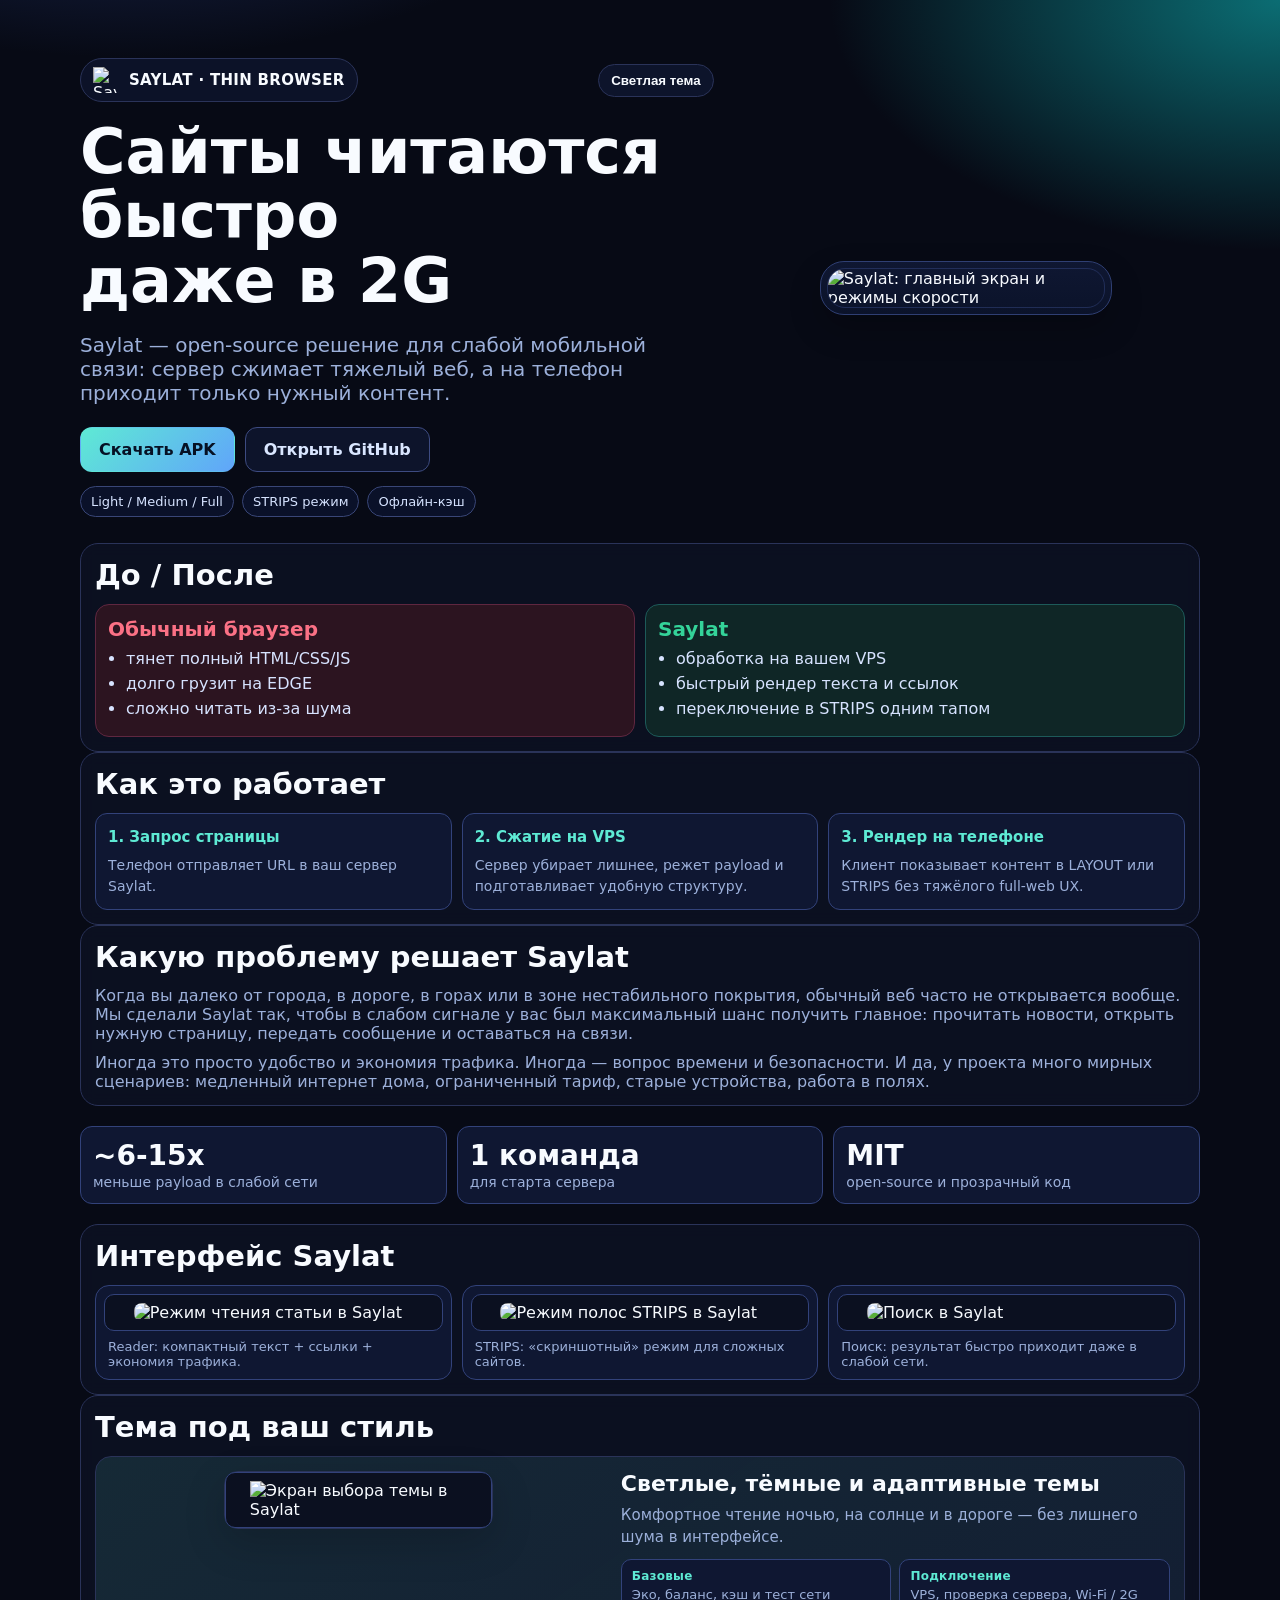
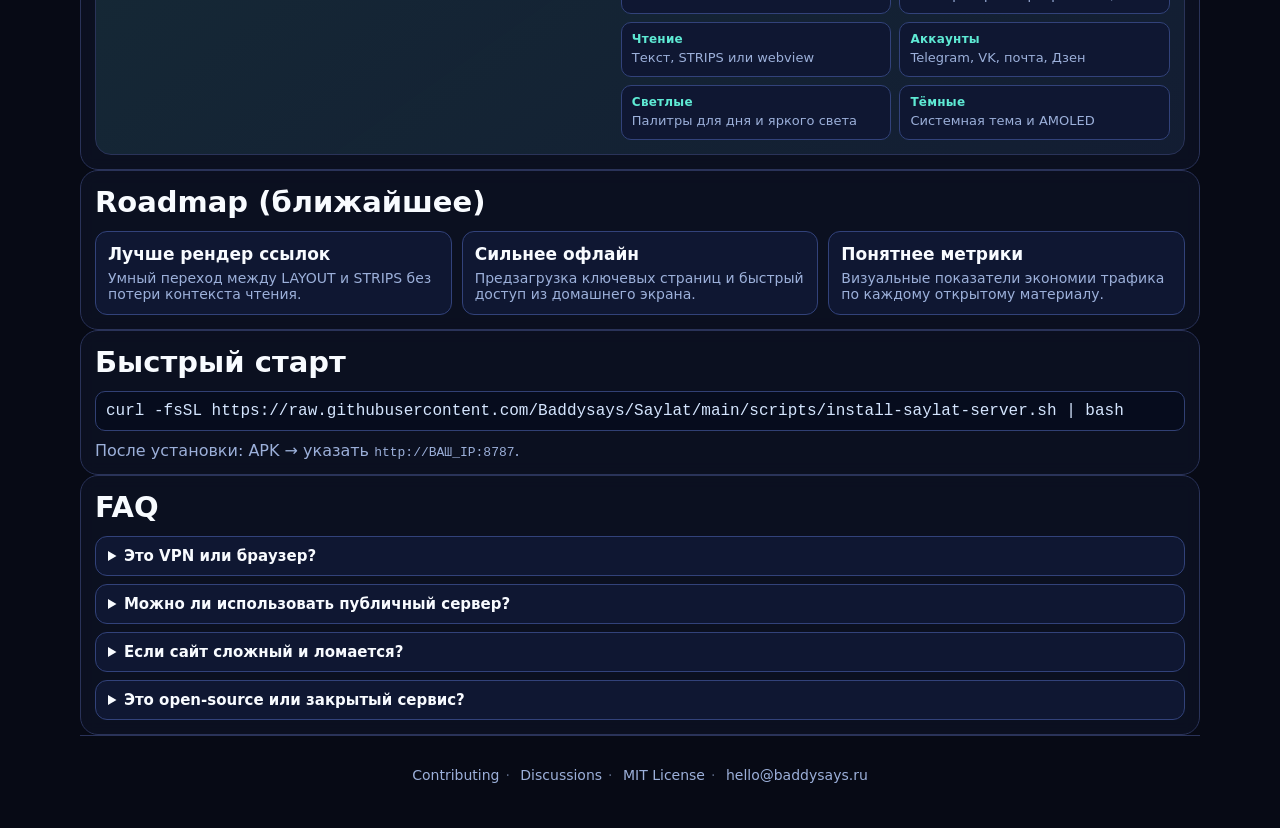
==== website/v3/index.html @ b6570f52 "website: publish v3 landing and refresh README visuals Finalize saylat.baddysays.ru v3 deployment as" ====
<!doctype html>
<html lang="ru">
<head>
  <meta charset="utf-8" />
  <meta name="viewport" content="width=device-width,initial-scale=1" />
  <title>Saylat — интернет легче, чем салат</title>
  <meta name="description" content="Saylat ускоряет чтение сайтов на медленном интернете: сервер сжимает страницы, приложение показывает удобный результат." />
  <link rel="canonical" href="https://saylat.baddysays.ru/" />
  <link rel="icon" href="assets/favicon.png" type="image/png" sizes="512x512" />
  <link rel="apple-touch-icon" href="assets/favicon.png" />
  <style>
    :root{
      --bg:#070a15;
      --panel:#0d1224cc;
      --line:#2a3359;
      --text:#f8fbff;
      --muted:#9cb0da;
      --brand:#5eead4;
      --brand2:#60a5fa;
      --good:#34d399;
      --bad:#fb7185;
      --surface:#0f1732;
      --surface-border:#32427a;
      --surface-soft:#0b1020;
      --list-text:#d7e3ff;
      --box-bad-bg:#2c1420;
      --box-bad-border:#5f2740;
      --box-good-bg:#0f2626;
      --box-good-border:#1d5a59;
      --pill-bg:#0d1634aa;
      --pill-border:#394677;
      --pill-text:#d6e3ff;
      --ghost-border:#3d4b81;
      --ghost-bg:#111a36aa;
      --ghost-text:#d9e6ff;
      --cmd-bg:#060c1d;
      --cmd-border:#314074;
      --cmd-text:#d5e6ff;
      --link:#8dd3ff;
    }
    body[data-theme="light"]{
      --bg:#f7fafc;
      --panel:#ffffffee;
      --line:#d8e2f2;
      --text:#0f172a;
      --muted:#475569;
      --brand:#0f766e;
      --brand2:#2563eb;
      --good:#0f766e;
      --bad:#dc2626;
      --surface:#ffffff;
      --surface-border:#dbe4f2;
      --surface-soft:#f1f5f9;
      --list-text:#334155;
      --box-bad-bg:#fff1f2;
      --box-bad-border:#fecdd3;
      --box-good-bg:#ecfdf5;
      --box-good-border:#a7f3d0;
      --pill-bg:#ffffff;
      --pill-border:#cbd5e1;
      --pill-text:#334155;
      --ghost-border:#cbd5e1;
      --ghost-bg:#ffffff;
      --ghost-text:#334155;
      --cmd-bg:#f1f5f9;
      --cmd-border:#cbd5e1;
      --cmd-text:#0f172a;
      --link:#2563eb;
    }
    *{box-sizing:border-box}
    body{
      margin:0;
      color:var(--text);
      font-family:Inter,Segoe UI,system-ui,sans-serif;
      background:
        radial-gradient(900px 500px at 10% -10%, #233570 0%, transparent 60%),
        radial-gradient(900px 500px at 100% 0%, #0b6d73 0%, transparent 50%),
        var(--bg);
      transition: background .25s ease, color .25s ease;
    }
    body[data-theme="light"]{
      background:
        radial-gradient(900px 500px at 0% -10%, #dbeafe 0%, transparent 55%),
        radial-gradient(900px 500px at 100% 0%, #ccfbf1 0%, transparent 50%),
        var(--bg);
    }
    .wrap{width:min(1120px,92%);margin:0 auto}
    .hero{padding:58px 0 26px;display:grid;grid-template-columns:1.15fr .85fr;gap:18px;align-items:center}
    .hero-head{display:flex;align-items:center;justify-content:space-between;gap:10px}
    .logo{display:inline-flex;align-items:center;gap:10px;padding:8px 12px;border:1px solid var(--line);border-radius:999px;background:#0f1732aa}
    .logo b{font-size:15px;letter-spacing:.3px}
    body[data-theme="light"] .logo{background:#eef4ff}
    .theme-toggle{
      border:1px solid var(--line);
      background:#111a36aa;
      color:var(--text);
      border-radius:999px;
      padding:8px 12px;
      font-weight:700;
      cursor:pointer;
    }
    body[data-theme="light"] .theme-toggle{background:#eef4ff}
    h1{font-size:clamp(36px,6vw,62px);line-height:1.04;margin:18px 0 12px}
    .lead{font-size:20px;color:var(--muted);max-width:640px}
    .cta{display:flex;gap:10px;flex-wrap:wrap;margin-top:22px}
    .btn{padding:12px 18px;border-radius:12px;font-weight:800;text-decoration:none;border:1px solid transparent}
    .btn-main{background:linear-gradient(135deg,var(--brand),var(--brand2));color:#061124}
    .btn-ghost{border-color:var(--ghost-border);color:var(--ghost-text);background:var(--ghost-bg)}
    .proof{display:flex;gap:8px;flex-wrap:wrap;margin-top:14px}
    .pill{padding:7px 10px;border-radius:999px;border:1px solid var(--pill-border);color:var(--pill-text);background:var(--pill-bg);font-size:13px}
    .phone{
      width:min(292px, 100%);
      margin:0 auto;
      padding:6px;
      background:linear-gradient(180deg,#0f1732,#0b132a);
      border:1px solid #2f3f73;
      border-radius:24px;
      box-shadow:0 14px 32px rgba(0,0,0,.22);
    }
    body[data-theme="light"] .phone{
      background:linear-gradient(180deg,#f8fbff,#eef4ff);
      border-color:#cfdcf2;
      box-shadow:0 14px 32px rgba(15,23,42,.08);
    }
    .phone img{
      width:100%;
      display:block;
      border-radius:18px;
      border:1px solid rgba(50,66,122,.55);
    }
    section{padding:20px 0}
    .panel{background:var(--panel);border:1px solid var(--line);border-radius:18px;padding:14px;backdrop-filter:blur(8px)}
    .panel h2{margin:0 0 12px;font-size:29px}
    .split{display:grid;grid-template-columns:1fr 1fr;gap:10px}
    .box{border-radius:14px;padding:12px;border:1px solid}
    .box.bad{border-color:var(--box-bad-border);background:var(--box-bad-bg)}
    .box.good{border-color:var(--box-good-border);background:var(--box-good-bg)}
    .box h3{margin:0 0 8px;font-size:20px}
    ul{margin:0;padding-left:18px}
    li{margin:6px 0;color:var(--list-text)}
    .metrics{display:grid;grid-template-columns:repeat(3,1fr);gap:10px}
    .metric{padding:12px;border-radius:12px;border:1px solid var(--surface-border);background:var(--surface);color:var(--text)}
    .metric b{display:block;font-size:28px;color:var(--text)}
    .metric span{color:var(--muted);font-size:14px}
    .flow{display:grid;grid-template-columns:repeat(3,1fr);gap:10px}
    .flow .step{padding:12px;border-radius:12px;border:1px solid var(--surface-border);background:var(--surface);color:var(--muted);font-size:14px;line-height:1.5}
    .flow .step b{display:block;font-size:15px;margin-bottom:6px;color:var(--brand)}
    .showcase{display:grid;grid-template-columns:repeat(3,1fr);gap:10px}
    .shot{background:var(--surface);border:1px solid var(--surface-border);border-radius:14px;padding:8px}
    .shot-crop{
      border-radius:10px;
      border:1px solid var(--surface-border);
      background:var(--surface-soft);
      padding:8px 6px;
      display:flex;
      justify-content:center;
    }
    .shot img{
      width:86%;
      display:block;
      border-radius:8px;
    }
    .shot p{margin:8px 4px 2px;color:var(--muted);font-size:13px}
    .theme-feature{
      display:grid;
      grid-template-columns: .95fr 1.05fr;
      gap:14px;
      align-items:start;
      background:linear-gradient(145deg, rgba(94,234,212,.12), rgba(96,165,250,.09));
      border:1px solid var(--line);
      border-radius:16px;
      padding:14px;
    }
    body[data-theme="light"] .theme-feature{
      background:linear-gradient(145deg, rgba(15,118,110,.08), rgba(37,99,235,.07));
    }
    .theme-shot{
      border-radius:14px;
      border:1px solid var(--line);
      box-shadow:0 14px 40px rgba(0,0,0,.18);
      max-width:320px;
      margin:0 auto;
    }
    .theme-shot .shot-crop{max-width:300px;margin:0 auto}
    .theme-shot img{width:86%}
    .theme-copy h3{margin:0 0 8px;font-size:22px}
    .theme-copy > p{margin:0 0 10px;color:var(--muted);font-size:15px;line-height:1.5}
    .theme-mini{
      display:grid;
      grid-template-columns:repeat(2,minmax(0,1fr));
      gap:8px;
    }
    .theme-mini div{
      padding:9px 10px;
      border:1px solid var(--surface-border);
      border-radius:10px;
      background:var(--surface);
    }
    .theme-mini b{
      display:block;
      font-size:12px;
      letter-spacing:.02em;
      color:var(--brand);
      margin-bottom:3px;
    }
    .theme-mini span{
      display:block;
      font-size:13px;
      color:var(--muted);
      line-height:1.4;
    }
    .faq{display:grid;gap:8px}
    details{background:var(--surface);border:1px solid var(--surface-border);border-radius:12px;padding:10px 12px;color:var(--text)}
    summary{cursor:pointer;font-weight:600;font-size:15px}
    details p{
      margin:8px 0 2px;
      padding-left:18px;
      color:var(--muted);
      font-size:14px;
      line-height:1.55;
      font-weight:400;
    }
    .roadmap{display:grid;grid-template-columns:repeat(3,1fr);gap:10px}
    .road{padding:12px;border-radius:12px;border:1px solid var(--surface-border);background:var(--surface);color:var(--text)}
    .road h3{margin:0 0 6px;font-size:17px;color:var(--text)}
    .road p{margin:0;color:var(--muted);font-size:14px}
    .cmd{font-family:ui-monospace,Consolas,monospace;background:var(--cmd-bg);border:1px solid var(--cmd-border);border-radius:10px;padding:10px;color:var(--cmd-text);overflow:auto;white-space:nowrap}
    footer{
      padding:28px 0 40px;
      border-top:1px solid var(--line);
      margin-top:8px;
    }
    .footer-line{
      margin:0;
      color:var(--muted);
      font-size:14px;
      line-height:1.6;
      text-align:center;
    }
    .footer-line a{
      color:var(--muted);
      text-decoration:none;
    }
    .footer-line a:hover{color:var(--text);text-decoration:underline}
    .footer-sep{margin:0 6px;opacity:.55}
    a{color:var(--link)}
    @media (max-width:940px){
      .hero,.split,.metrics,.flow,.showcase,.roadmap,.theme-feature,.theme-mini{grid-template-columns:1fr}
      .lead{font-size:18px}
    }
  </style>
</head>
<body>
  <main class="wrap">
    <section class="hero">
      <div>
        <div class="hero-head">
          <div class="logo"><img src="assets/saylat-logo.png" alt="Saylat" width="26" height="26"/><b>SAYLAT · THIN BROWSER</b></div>
          <button id="themeToggle" class="theme-toggle" type="button">Светлая тема</button>
        </div>
        <h1>Сайты читаются быстро<br/>даже в 2G</h1>
        <p class="lead">Saylat — open-source решение для слабой мобильной связи: сервер сжимает тяжелый веб, а на телефон приходит только нужный контент.</p>
        <div class="cta">
          <a class="btn btn-main" href="https://github.com/Baddysays/Saylat/releases/latest/download/saylat.apk">Скачать APK</a>
          <a class="btn btn-ghost" href="https://github.com/Baddysays/Saylat">Открыть GitHub</a>
        </div>
        <div class="proof">
          <span class="pill">Light / Medium / Full</span>
          <span class="pill">STRIPS режим</span>
          <span class="pill">Офлайн-кэш</span>
        </div>
      </div>
      <div class="phone">
        <img src="assets/screenshots/v3-hero-home.png" alt="Saylat: главный экран и режимы скорости" />
      </div>
    </section>

    <section class="panel">
      <h2>До / После</h2>
      <div class="split">
        <div class="box bad">
          <h3 style="color:var(--bad)">Обычный браузер</h3>
          <ul>
            <li>тянет полный HTML/CSS/JS</li>
            <li>долго грузит на EDGE</li>
            <li>сложно читать из-за шума</li>
          </ul>
        </div>
        <div class="box good">
          <h3 style="color:var(--good)">Saylat</h3>
          <ul>
            <li>обработка на вашем VPS</li>
            <li>быстрый рендер текста и ссылок</li>
            <li>переключение в STRIPS одним тапом</li>
          </ul>
        </div>
      </div>
    </section>

    <section class="panel">
      <h2>Как это работает</h2>
      <div class="flow">
        <article class="step">
          <b>1. Запрос страницы</b>
          Телефон отправляет URL в ваш сервер Saylat.
        </article>
        <article class="step">
          <b>2. Сжатие на VPS</b>
          Сервер убирает лишнее, режет payload и подготавливает удобную структуру.
        </article>
        <article class="step">
          <b>3. Рендер на телефоне</b>
          Клиент показывает контент в LAYOUT или STRIPS без тяжёлого full-web UX.
        </article>
      </div>
    </section>

    <section class="panel">
      <h2>Какую проблему решает Saylat</h2>
      <p style="margin:0 0 10px;color:var(--muted)">
        Когда вы далеко от города, в дороге, в горах или в зоне нестабильного покрытия, обычный веб часто не открывается вообще.
        Мы сделали Saylat так, чтобы в слабом сигнале у вас был максимальный шанс получить главное:
        прочитать новости, открыть нужную страницу, передать сообщение и оставаться на связи.
      </p>
      <p style="margin:0;color:var(--muted)">
        Иногда это просто удобство и экономия трафика. Иногда — вопрос времени и безопасности.
        И да, у проекта много мирных сценариев: медленный интернет дома, ограниченный тариф, старые устройства, работа в полях.
      </p>
    </section>

    <section class="metrics">
      <article class="metric"><b>~6-15x</b><span>меньше payload в слабой сети</span></article>
      <article class="metric"><b>1 команда</b><span>для старта сервера</span></article>
      <article class="metric"><b>MIT</b><span>open-source и прозрачный код</span></article>
    </section>

    <section class="panel">
      <h2>Интерфейс Saylat</h2>
      <div class="showcase">
        <article class="shot">
          <div class="shot-crop">
            <img src="assets/screenshots/v3-reader-mode.png" alt="Режим чтения статьи в Saylat"/>
          </div>
          <p>Reader: компактный текст + ссылки + экономия трафика.</p>
        </article>
        <article class="shot">
          <div class="shot-crop">
            <img src="assets/screenshots/v3-strips-mode.png" alt="Режим полос STRIPS в Saylat"/>
          </div>
          <p>STRIPS: «скриншотный» режим для сложных сайтов.</p>
        </article>
        <article class="shot">
          <div class="shot-crop">
            <img src="assets/screenshots/v3-search-mode.png" alt="Поиск в Saylat"/>
          </div>
          <p>Поиск: результат быстро приходит даже в слабой сети.</p>
        </article>
      </div>
    </section>

    <section class="panel">
      <h2>Тема под ваш стиль</h2>
      <div class="theme-feature">
        <div class="theme-shot">
          <div class="shot-crop">
            <img src="assets/screenshots/v3-settings-light.png" alt="Экран выбора темы в Saylat"/>
          </div>
        </div>
        <div class="theme-copy">
          <h3>Светлые, тёмные и адаптивные темы</h3>
          <p>Комфортное чтение ночью, на солнце и в дороге — без лишнего шума в интерфейсе.</p>
          <div class="theme-mini">
            <div><b>Базовые</b><span>Эко, баланс, кэш и тест сети</span></div>
            <div><b>Подключение</b><span>VPS, проверка сервера, Wi‑Fi / 2G</span></div>
            <div><b>Чтение</b><span>Текст, STRIPS или webview</span></div>
            <div><b>Аккаунты</b><span>Telegram, VK, почта, Дзен</span></div>
            <div><b>Светлые</b><span>Палитры для дня и яркого света</span></div>
            <div><b>Тёмные</b><span>Системная тема и AMOLED</span></div>
          </div>
        </div>
      </div>
    </section>

    <section class="panel">
      <h2>Roadmap (ближайшее)</h2>
      <div class="roadmap">
        <article class="road">
          <h3>Лучше рендер ссылок</h3>
          <p>Умный переход между LAYOUT и STRIPS без потери контекста чтения.</p>
        </article>
        <article class="road">
          <h3>Сильнее офлайн</h3>
          <p>Предзагрузка ключевых страниц и быстрый доступ из домашнего экрана.</p>
        </article>
        <article class="road">
          <h3>Понятнее метрики</h3>
          <p>Визуальные показатели экономии трафика по каждому открытому материалу.</p>
        </article>
      </div>
    </section>

    <section class="panel">
      <h2>Быстрый старт</h2>
      <div class="cmd">curl -fsSL https://raw.githubusercontent.com/Baddysays/Saylat/main/scripts/install-saylat-server.sh | bash</div>
      <p style="margin:10px 0 0;color:var(--muted)">После установки: APK → указать <code>http://ВАШ_IP:8787</code>.</p>
    </section>

    <section class="panel">
      <h2>FAQ</h2>
      <div class="faq">
        <details>
          <summary>Это VPN или браузер?</summary>
          <p>Thin-browser с вашим сервером — оптимизирует страницы для чтения, не перехватывая весь трафик телефона.</p>
        </details>
        <details>
          <summary>Можно ли использовать публичный сервер?</summary>
          <p>Лучше свой VPS: вы контролируете доступ, нагрузку и стабильность.</p>
        </details>
        <details>
          <summary>Если сайт сложный и ломается?</summary>
          <p>Переключитесь в STRIPS или webview — URL останется тем же.</p>
        </details>
        <details>
          <summary>Это open-source или закрытый сервис?</summary>
          <p>Open-source на GitHub: код открыт, сервер можно развернуть и доработать под себя.</p>
        </details>
      </div>
    </section>
  </main>
  <footer class="wrap">
    <p class="footer-line">
      <a href="https://github.com/Baddysays/Saylat/blob/main/CONTRIBUTING.md">Contributing</a><span class="footer-sep">·</span>
      <a href="https://github.com/Baddysays/Saylat/discussions">Discussions</a><span class="footer-sep">·</span>
      MIT License<span class="footer-sep">·</span>
      <a href="mailto:hello@baddysays.ru">hello@baddysays.ru</a>
    </p>
  </footer>
  <script>
    (function () {
      const key = "saylat-site-theme";
      const btn = document.getElementById("themeToggle");
      const root = document.body;
      const apply = (mode) => {
        root.setAttribute("data-theme", mode);
        if (btn) btn.textContent = mode === "dark" ? "Светлая тема" : "Тёмная тема";
      };
      const saved = localStorage.getItem(key);
      const initial = saved === "light" || saved === "dark" ? saved : "dark";
      apply(initial);
      btn?.addEventListener("click", function () {
        const next = root.getAttribute("data-theme") === "light" ? "dark" : "light";
        localStorage.setItem(key, next);
        apply(next);
      });
    })();
  </script>
</body>
</html>
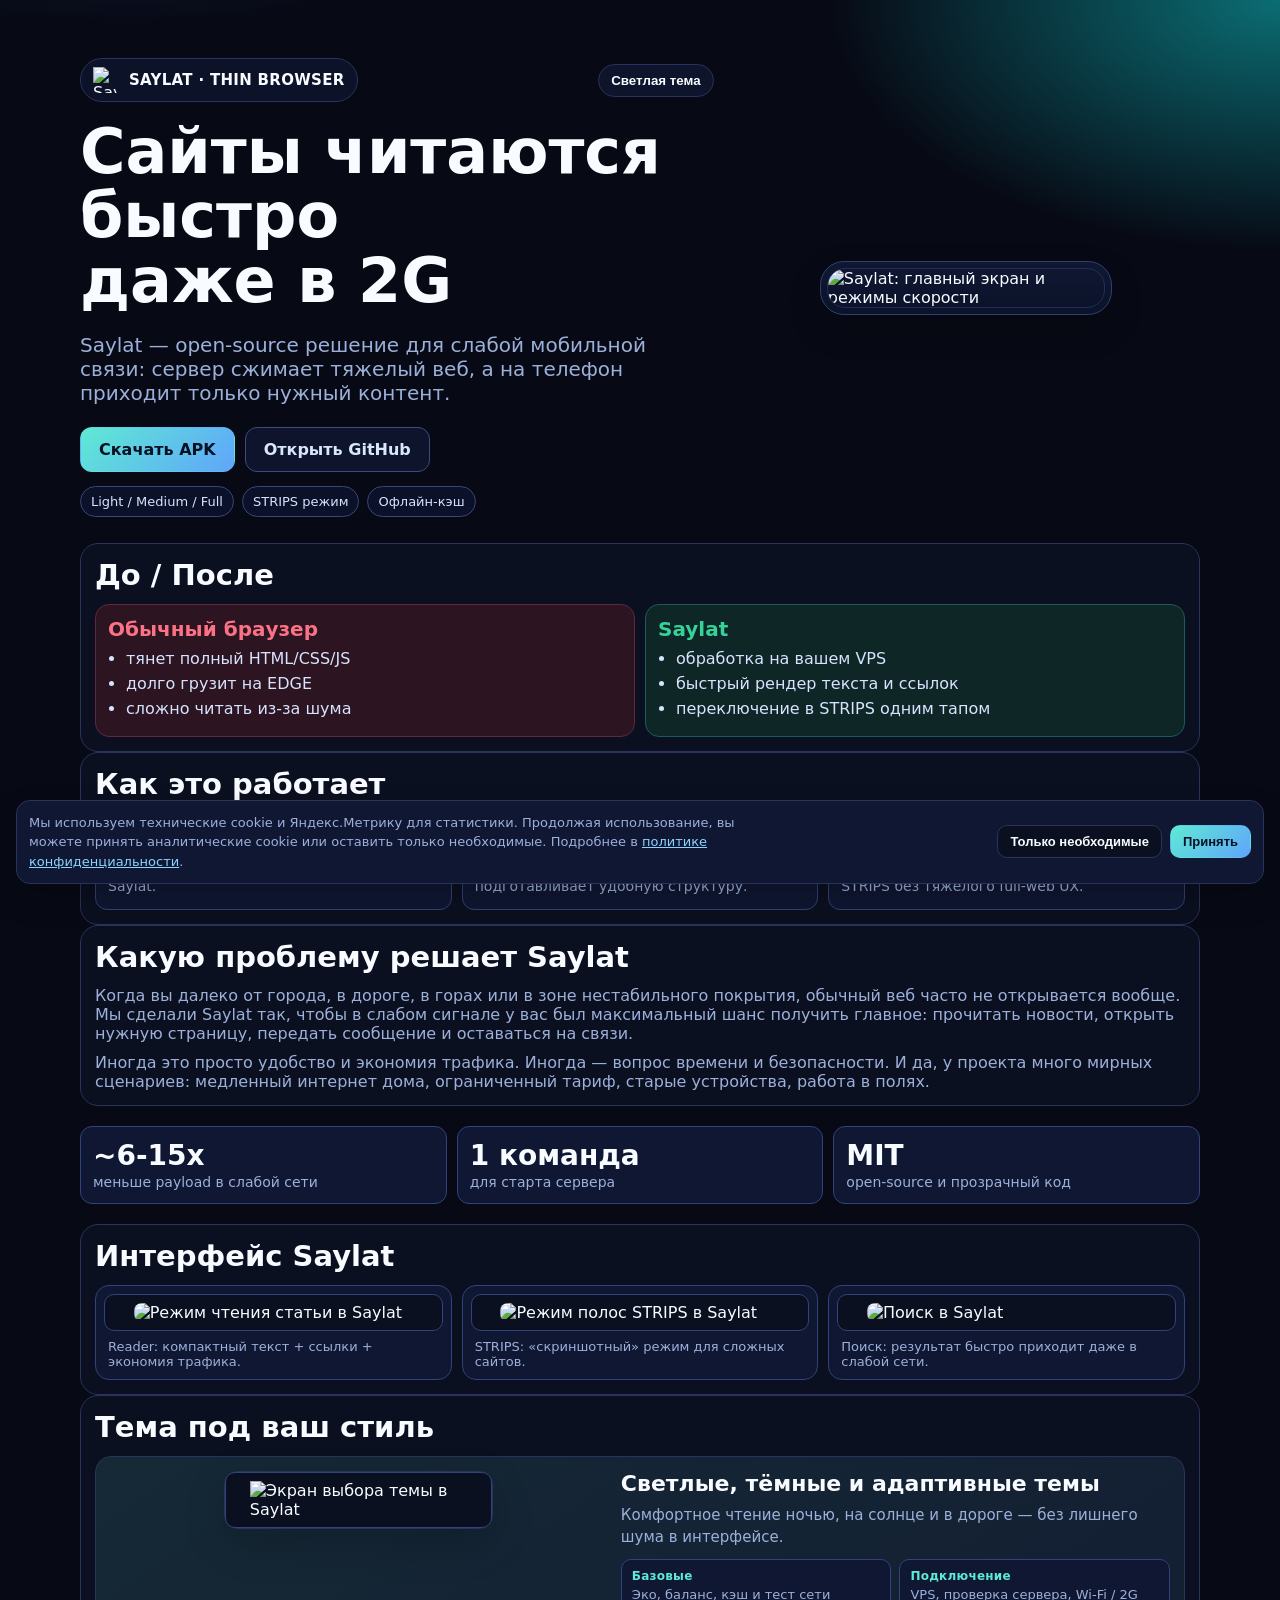
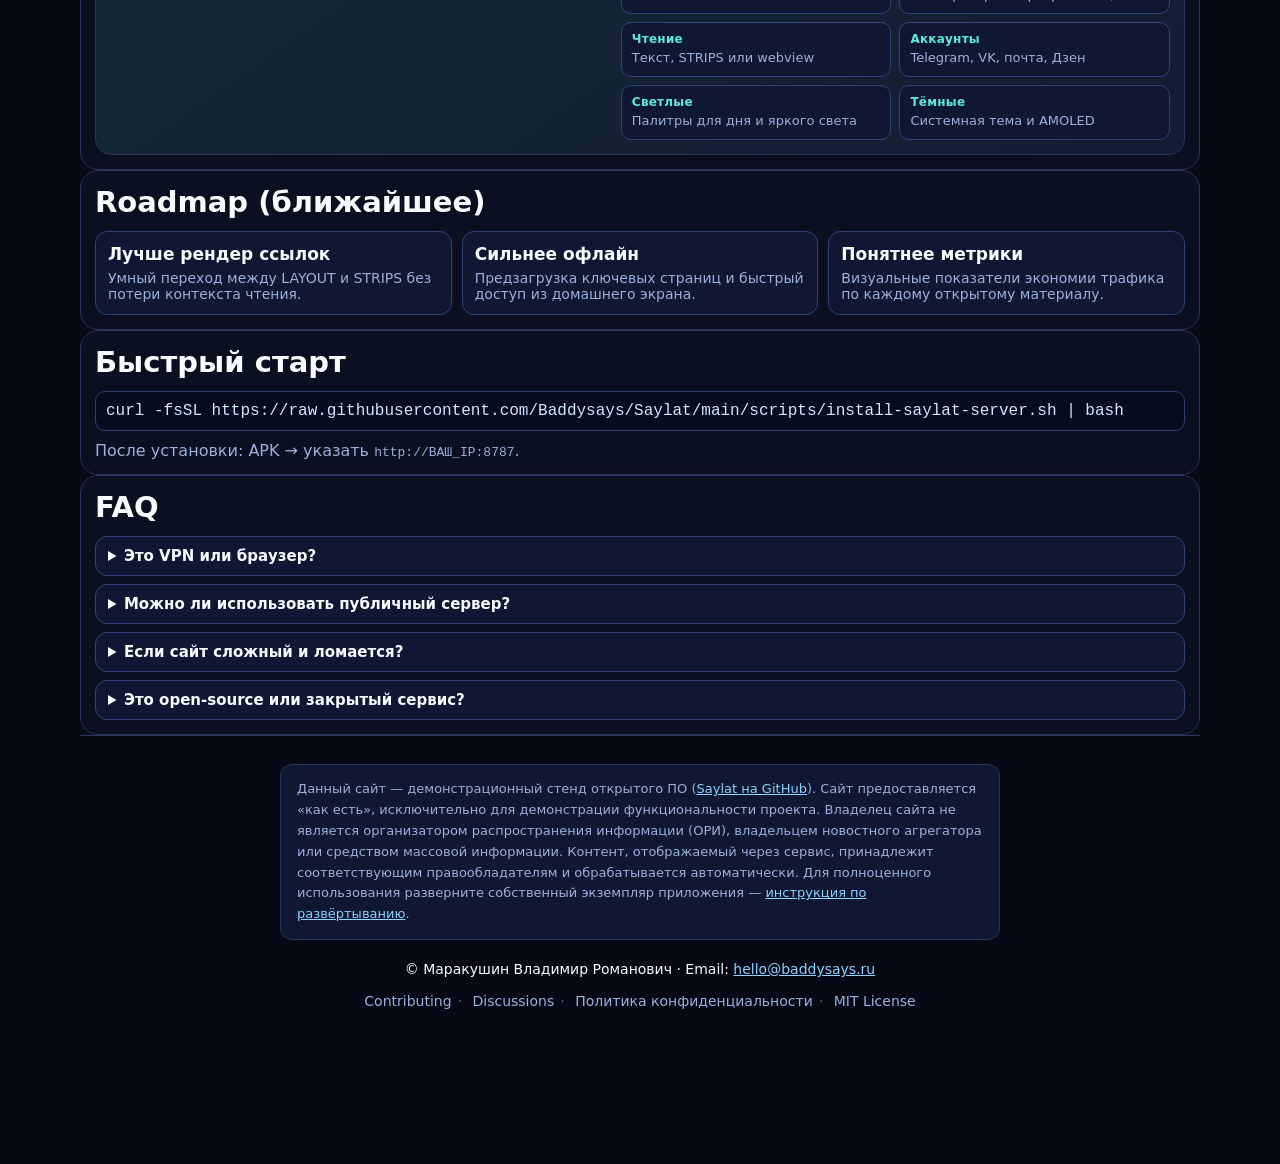
==== commit b798ac44: "release: app 0.5.36 with UX fixes and server hardening Android: feed pagination, visit history, offl" ====
--- a/website/v3/index.html
+++ b/website/v3/index.html
@@ -8,6 +8,7 @@
   <link rel="canonical" href="https://saylat.baddysays.ru/" />
   <link rel="icon" href="assets/favicon.png" type="image/png" sizes="512x512" />
   <link rel="apple-touch-icon" href="assets/favicon.png" />
+  <link rel="stylesheet" href="site-legal.css" />
   <style>
     :root{
       --bg:#070a15;
@@ -225,24 +226,47 @@
     .road h3{margin:0 0 6px;font-size:17px;color:var(--text)}
     .road p{margin:0;color:var(--muted);font-size:14px}
     .cmd{font-family:ui-monospace,Consolas,monospace;background:var(--cmd-bg);border:1px solid var(--cmd-border);border-radius:10px;padding:10px;color:var(--cmd-text);overflow:auto;white-space:nowrap}
-    footer{
-      padding:28px 0 40px;
-      border-top:1px solid var(--line);
-      margin-top:8px;
-    }
-    .footer-line{
+    .cookie-banner{
+      position:fixed;
+      left:16px;
+      right:16px;
+      bottom:16px;
+      z-index:60;
+      border:1px solid var(--line);
+      border-radius:14px;
+      background:var(--surface);
+      box-shadow:0 14px 30px rgba(0,0,0,.24);
+      padding:12px;
+      display:none;
+      gap:10px;
+      align-items:center;
+      justify-content:space-between;
+      flex-wrap:wrap;
+    }
+    .cookie-banner p{
       margin:0;
       color:var(--muted);
-      font-size:14px;
-      line-height:1.6;
-      text-align:center;
-    }
-    .footer-line a{
-      color:var(--muted);
-      text-decoration:none;
-    }
-    .footer-line a:hover{color:var(--text);text-decoration:underline}
-    .footer-sep{margin:0 6px;opacity:.55}
+      font-size:13px;
+      line-height:1.5;
+      max-width:720px;
+    }
+    .cookie-actions{display:flex;gap:8px;flex-wrap:wrap}
+    .cookie-btn{
+      border:1px solid var(--line);
+      background:var(--surface-soft);
+      color:var(--text);
+      border-radius:10px;
+      padding:8px 12px;
+      font-size:13px;
+      font-weight:600;
+      cursor:pointer;
+    }
+    .cookie-btn.primary{
+      border-color:transparent;
+      background:linear-gradient(135deg,var(--brand),var(--brand2));
+      color:#061124;
+    }
+    body.cookie-banner-open{padding-bottom:110px}
     a{color:var(--link)}
     @media (max-width:940px){
       .hero,.split,.metrics,.flow,.showcase,.roadmap,.theme-feature,.theme-mini{grid-template-columns:1fr}
@@ -261,7 +285,7 @@
         <h1>Сайты читаются быстро<br/>даже в 2G</h1>
         <p class="lead">Saylat — open-source решение для слабой мобильной связи: сервер сжимает тяжелый веб, а на телефон приходит только нужный контент.</p>
         <div class="cta">
-          <a class="btn btn-main" href="https://github.com/Baddysays/Saylat/releases/latest/download/saylat.apk">Скачать APK</a>
+          <a class="btn btn-main" id="apkDownload" href="https://github.com/Baddysays/Saylat/releases/latest/download/saylat.apk">Скачать APK</a>
           <a class="btn btn-ghost" href="https://github.com/Baddysays/Saylat">Открыть GitHub</a>
         </div>
         <div class="proof">
@@ -427,19 +451,77 @@
       </div>
     </section>
   </main>
-  <footer class="wrap">
+  <footer class="wrap site-footer">
+    <div class="legal-disclaimer">
+      Данный сайт — демонстрационный стенд открытого ПО
+      (<a href="https://github.com/Baddysays/Saylat">Saylat на GitHub</a>).
+      Сайт предоставляется «как есть», исключительно для демонстрации функциональности проекта.
+      Владелец сайта не является организатором распространения информации (ОРИ), владельцем новостного агрегатора
+      или средством массовой информации. Контент, отображаемый через сервис, принадлежит соответствующим
+      правообладателям и обрабатывается автоматически.
+      Для полноценного использования разверните собственный экземпляр приложения —
+      <a href="https://github.com/Baddysays/Saylat#%E2%9A%A1-%D0%B1%D1%8B%D1%81%D1%82%D1%80%D0%B0%D1%8F-%D1%83%D1%81%D1%82%D0%B0%D0%BD%D0%BE%D0%B2%D0%BA%D0%B0-%D0%BE%D0%B4%D0%BD%D0%BE%D0%B9-%D0%BA%D0%BE%D0%BC%D0%B0%D0%BD%D0%B4%D0%BE%D0%B9">инструкция по развёртыванию</a>.
+    </div>
+    <p class="footer-owner">
+      © Маракушин Владимир Романович ·
+      Email: <a href="mailto:hello@baddysays.ru">hello@baddysays.ru</a>
+    </p>
     <p class="footer-line">
       <a href="https://github.com/Baddysays/Saylat/blob/main/CONTRIBUTING.md">Contributing</a><span class="footer-sep">·</span>
       <a href="https://github.com/Baddysays/Saylat/discussions">Discussions</a><span class="footer-sep">·</span>
-      MIT License<span class="footer-sep">·</span>
-      <a href="mailto:hello@baddysays.ru">hello@baddysays.ru</a>
+      <a href="/privacy/">Политика конфиденциальности</a><span class="footer-sep">·</span>
+      MIT License
     </p>
   </footer>
+  <div id="cookieBanner" class="cookie-banner" role="dialog" aria-live="polite" aria-label="Согласие на cookie">
+    <p>
+      Мы используем технические cookie и Яндекс.Метрику для статистики.
+      Продолжая использование, вы можете принять аналитические cookie или оставить только необходимые.
+      Подробнее в <a href="/privacy/">политике конфиденциальности</a>.
+    </p>
+    <div class="cookie-actions">
+      <button id="cookieDecline" class="cookie-btn" type="button">Только необходимые</button>
+      <button id="cookieAccept" class="cookie-btn primary" type="button">Принять</button>
+    </div>
+  </div>
   <script>
     (function () {
       const key = "saylat-site-theme";
+      const consentKey = "saylat-cookie-consent";
+      const metrikaId = 109194191;
       const btn = document.getElementById("themeToggle");
       const root = document.body;
+      const banner = document.getElementById("cookieBanner");
+      const acceptBtn = document.getElementById("cookieAccept");
+      const declineBtn = document.getElementById("cookieDecline");
+      let metrikaInitialized = false;
+      const openBanner = () => {
+        if (!banner) return;
+        banner.style.display = "flex";
+        root.classList.add("cookie-banner-open");
+      };
+      const closeBanner = () => {
+        if (!banner) return;
+        banner.style.display = "none";
+        root.classList.remove("cookie-banner-open");
+      };
+      const initMetrika = () => {
+        if (metrikaInitialized) return;
+        metrikaInitialized = true;
+        (function(m,e,t,r,i,k,a){
+          m[i]=m[i]||function(){(m[i].a=m[i].a||[]).push(arguments)};
+          m[i].l=1*new Date();
+          for (var j = 0; j < document.scripts.length; j++) { if (document.scripts[j].src === r) return; }
+          k=e.createElement(t); a=e.getElementsByTagName(t)[0]; k.async=1; k.src=r; a.parentNode.insertBefore(k,a);
+        })(window, document, "script", "https://mc.yandex.ru/metrika/tag.js?id=" + metrikaId, "ym");
+        window.ym(metrikaId, "init", {
+          clickmap: true,
+          trackLinks: true,
+          accurateTrackBounce: true,
+          webvisor: true,
+          trustedDomains: ["baddysays.ru", "saylat.baddysays.ru"],
+        });
+      };
       const apply = (mode) => {
         root.setAttribute("data-theme", mode);
         if (btn) btn.textContent = mode === "dark" ? "Светлая тема" : "Тёмная тема";
@@ -447,10 +529,29 @@
       const saved = localStorage.getItem(key);
       const initial = saved === "light" || saved === "dark" ? saved : "dark";
       apply(initial);
+      const consent = localStorage.getItem(consentKey);
+      if (consent === "accepted") {
+        initMetrika();
+      } else if (consent !== "declined") {
+        openBanner();
+      }
+      acceptBtn?.addEventListener("click", function () {
+        localStorage.setItem(consentKey, "accepted");
+        closeBanner();
+        initMetrika();
+      });
+      declineBtn?.addEventListener("click", function () {
+        localStorage.setItem(consentKey, "declined");
+        closeBanner();
+      });
       btn?.addEventListener("click", function () {
         const next = root.getAttribute("data-theme") === "light" ? "dark" : "light";
         localStorage.setItem(key, next);
         apply(next);
+        if (typeof ym === "function") ym(metrikaId, "reachGoal", "theme_toggle");
+      });
+      document.getElementById("apkDownload")?.addEventListener("click", function () {
+        if (typeof ym === "function") ym(metrikaId, "reachGoal", "apk_download");
       });
     })();
   </script>
--- a/website/v3/site-legal.css
+++ b/website/v3/site-legal.css
@@ -0,0 +1,43 @@
+.site-footer{
+  padding:28px 0 40px;
+  border-top:1px solid var(--line);
+  margin-top:8px;
+}
+.legal-disclaimer{
+  max-width:720px;
+  margin:0 auto 18px;
+  padding:14px 16px;
+  border:1px solid var(--line);
+  border-radius:12px;
+  background:var(--surface);
+  color:var(--muted);
+  font-size:13px;
+  line-height:1.6;
+}
+.legal-disclaimer a{color:var(--link)}
+.footer-owner{
+  margin:0 0 10px;
+  text-align:center;
+  color:var(--text);
+  font-size:14px;
+  line-height:1.6;
+}
+.footer-line{
+  margin:0;
+  color:var(--muted);
+  font-size:14px;
+  line-height:1.6;
+  text-align:center;
+}
+.footer-line a{color:var(--muted);text-decoration:none}
+.footer-line a:hover{color:var(--text);text-decoration:underline}
+.footer-sep{margin:0 6px;opacity:.55}
+.legal-page{max-width:720px;margin:0 auto;padding:32px 0 48px}
+.legal-page h1{font-size:clamp(28px,4vw,36px);margin:0 0 8px}
+.legal-page .legal-updated{color:var(--muted);font-size:14px;margin:0 0 24px}
+.legal-page h2{font-size:20px;margin:28px 0 10px}
+.legal-page p,.legal-page li{color:var(--muted);font-size:15px;line-height:1.65}
+.legal-page ul{margin:0 0 12px;padding-left:20px}
+.legal-page a{color:var(--link)}
+.legal-back{display:inline-block;margin-bottom:20px;color:var(--link);text-decoration:none;font-size:14px}
+.legal-back:hover{text-decoration:underline}
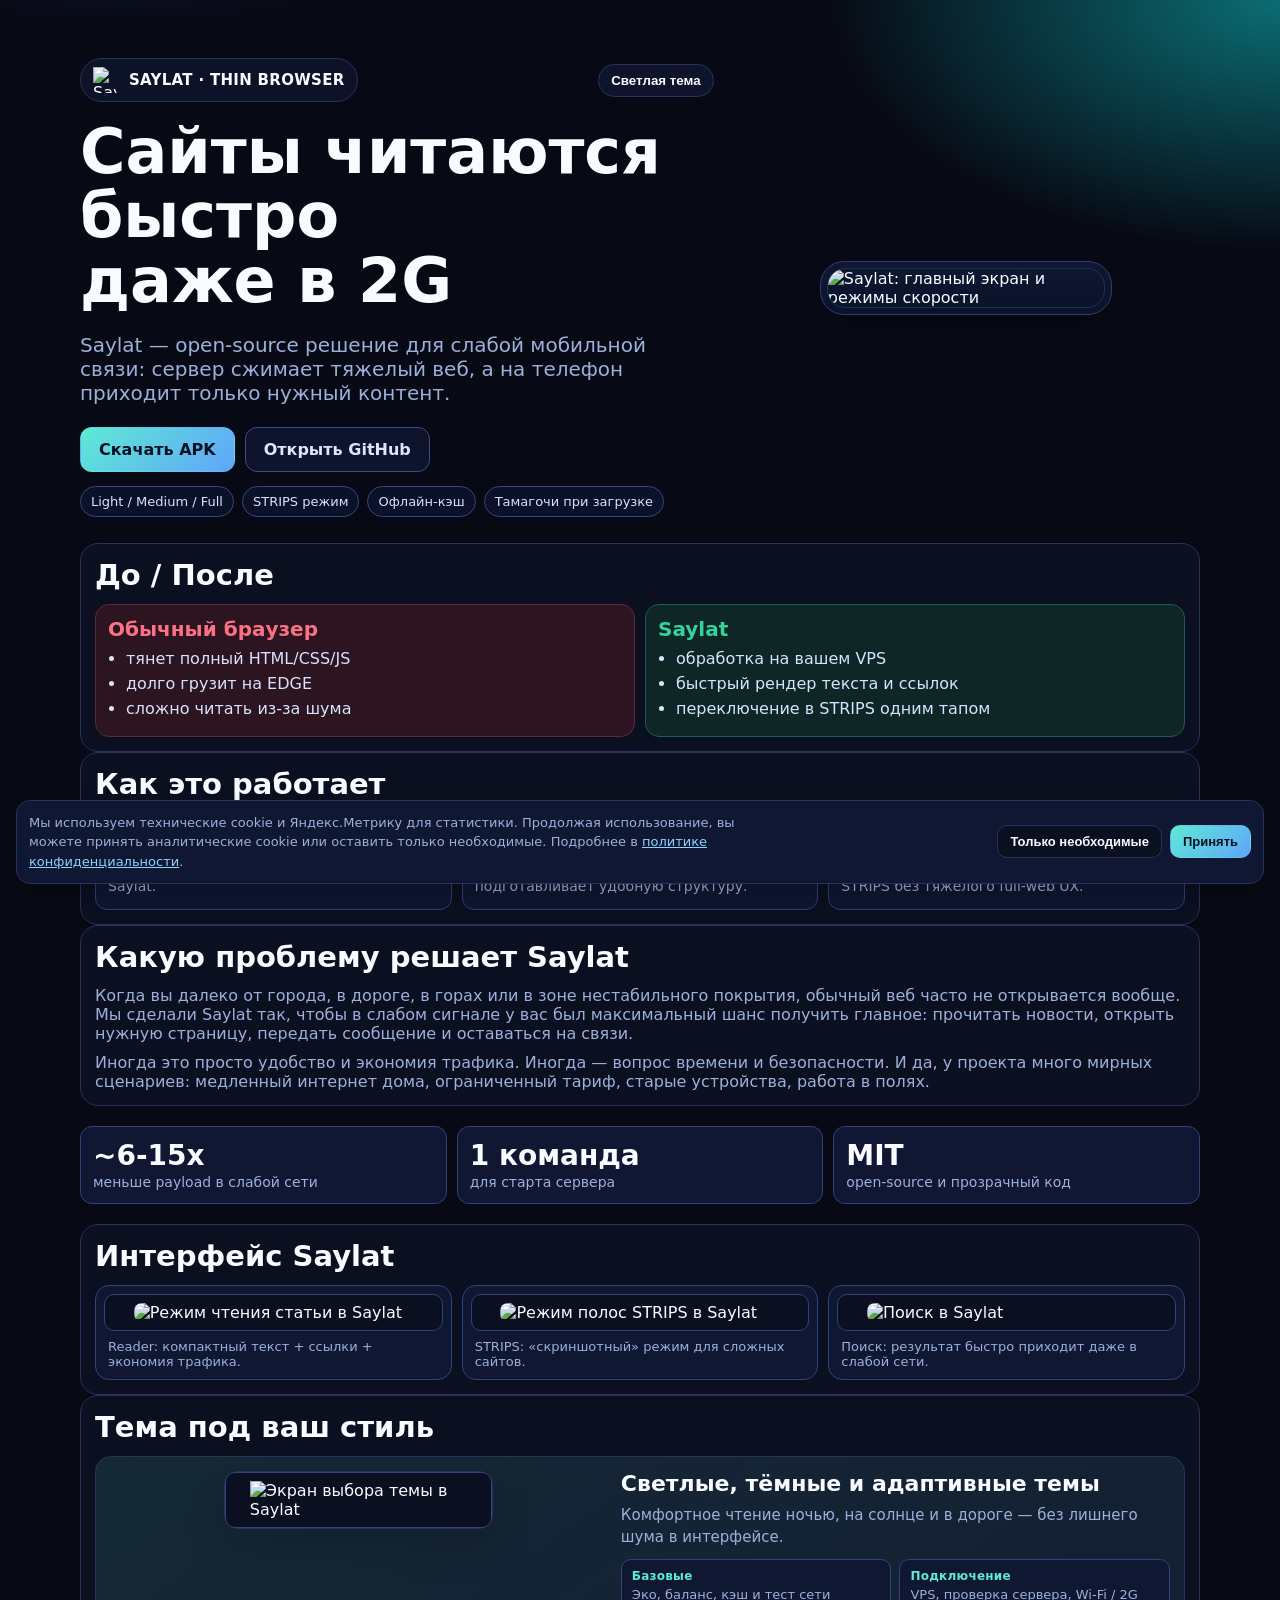
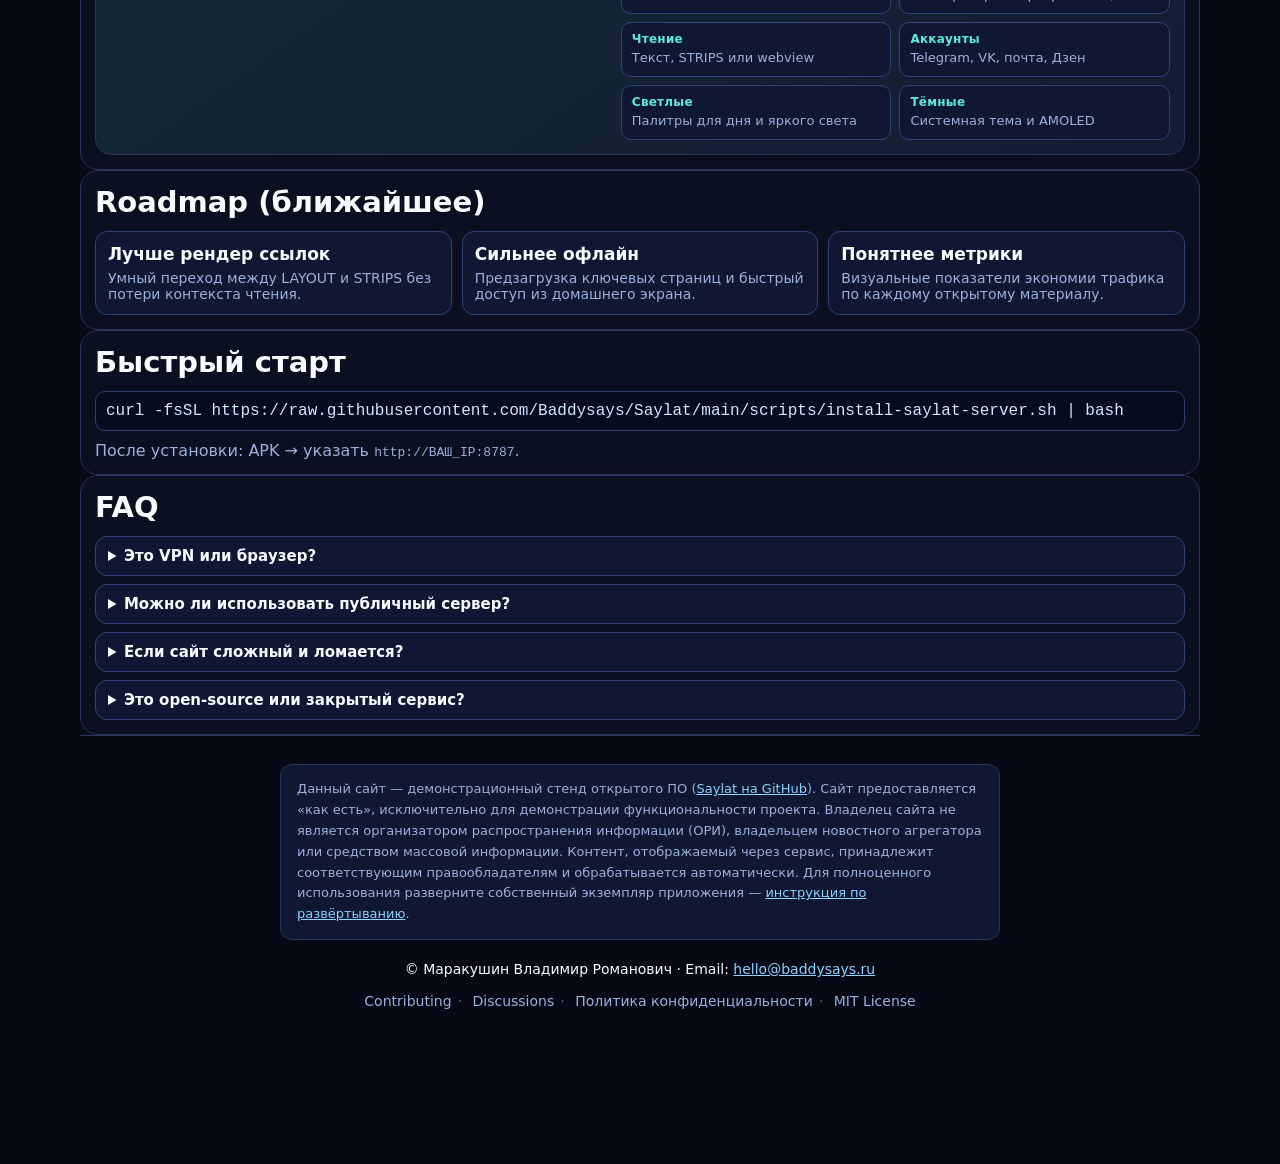
==== commit 8059a3f9: "docs: align version 0.5.40 across repo and VPS defaults - STRUCTURE.md, CHANGELOG.md, README current" ====
--- a/website/v3/index.html
+++ b/website/v3/index.html
@@ -292,6 +292,7 @@
           <span class="pill">Light / Medium / Full</span>
           <span class="pill">STRIPS режим</span>
           <span class="pill">Офлайн-кэш</span>
+          <span class="pill">Тамагочи при загрузке</span>
         </div>
       </div>
       <div class="phone">
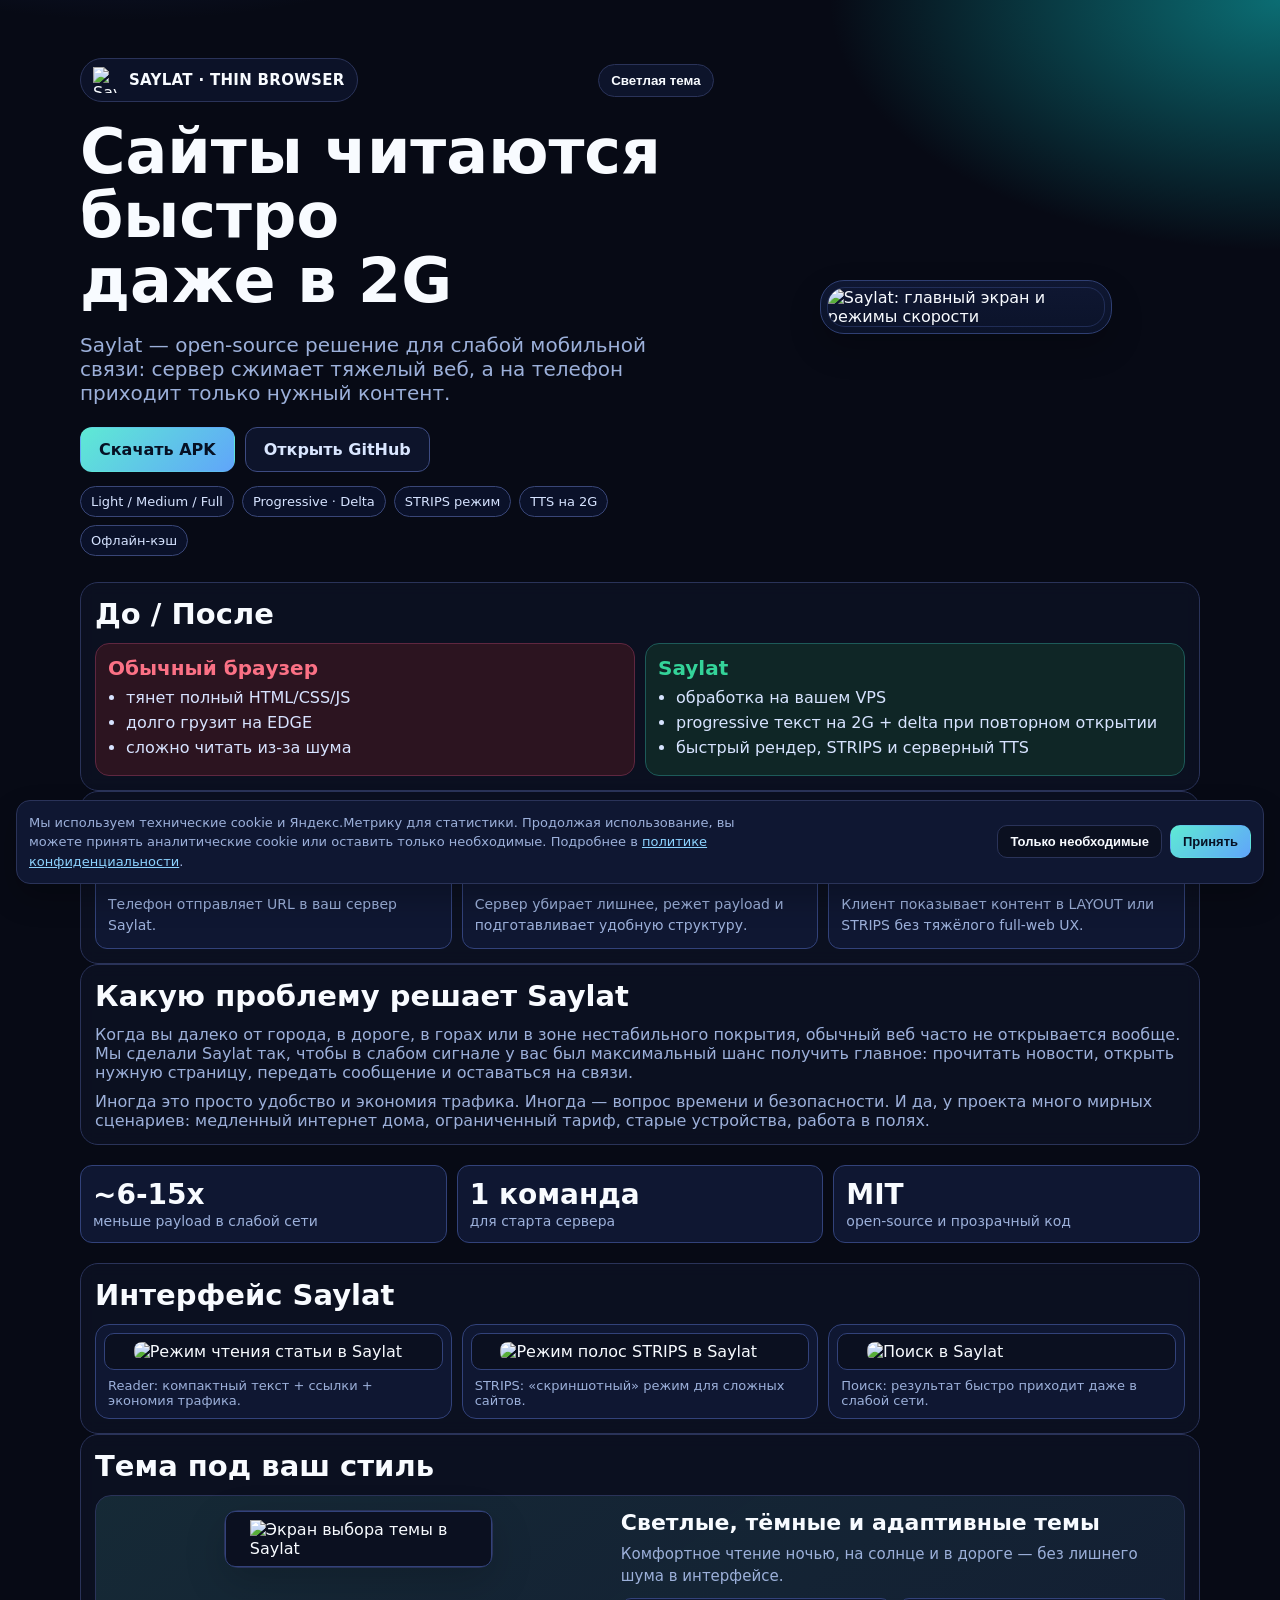
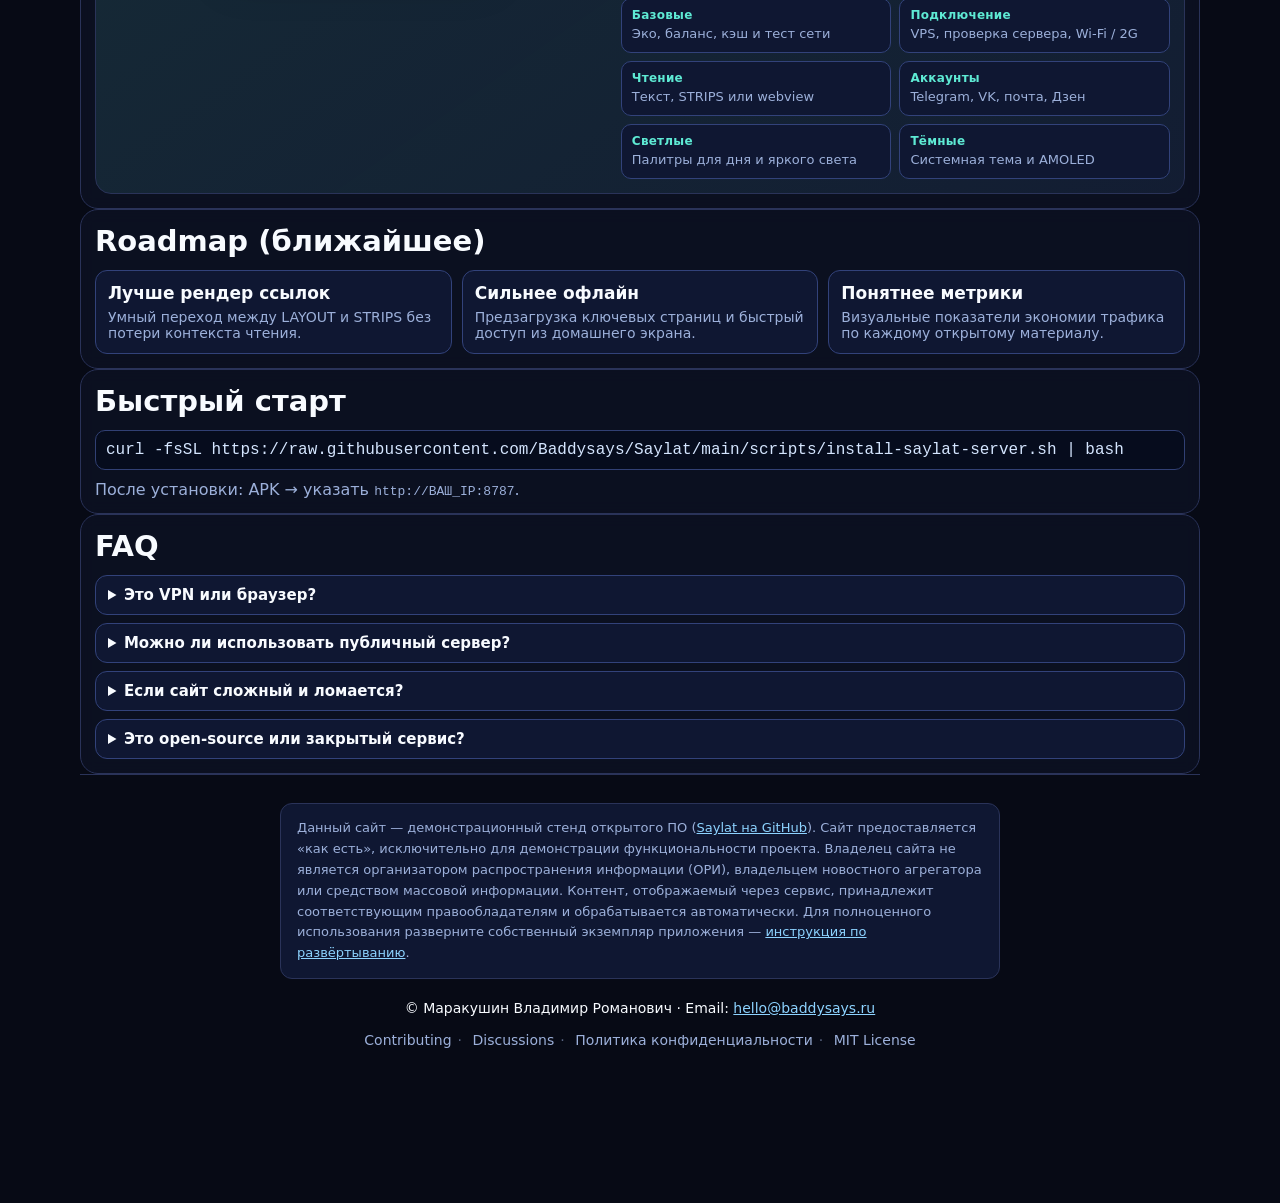
==== commit 5476061a: "release: Saylat 0.5.58 — progressive, delta, TTS Ship working 2G path (SSE without buffer, ETag delt" ====
--- a/website/v3/index.html
+++ b/website/v3/index.html
@@ -290,9 +290,10 @@
         </div>
         <div class="proof">
           <span class="pill">Light / Medium / Full</span>
+          <span class="pill">Progressive · Delta</span>
           <span class="pill">STRIPS режим</span>
+          <span class="pill">TTS на 2G</span>
           <span class="pill">Офлайн-кэш</span>
-          <span class="pill">Тамагочи при загрузке</span>
         </div>
       </div>
       <div class="phone">
@@ -315,8 +316,8 @@
           <h3 style="color:var(--good)">Saylat</h3>
           <ul>
             <li>обработка на вашем VPS</li>
-            <li>быстрый рендер текста и ссылок</li>
-            <li>переключение в STRIPS одним тапом</li>
+            <li>progressive текст на 2G + delta при повторном открытии</li>
+            <li>быстрый рендер, STRIPS и серверный TTS</li>
           </ul>
         </div>
       </div>
